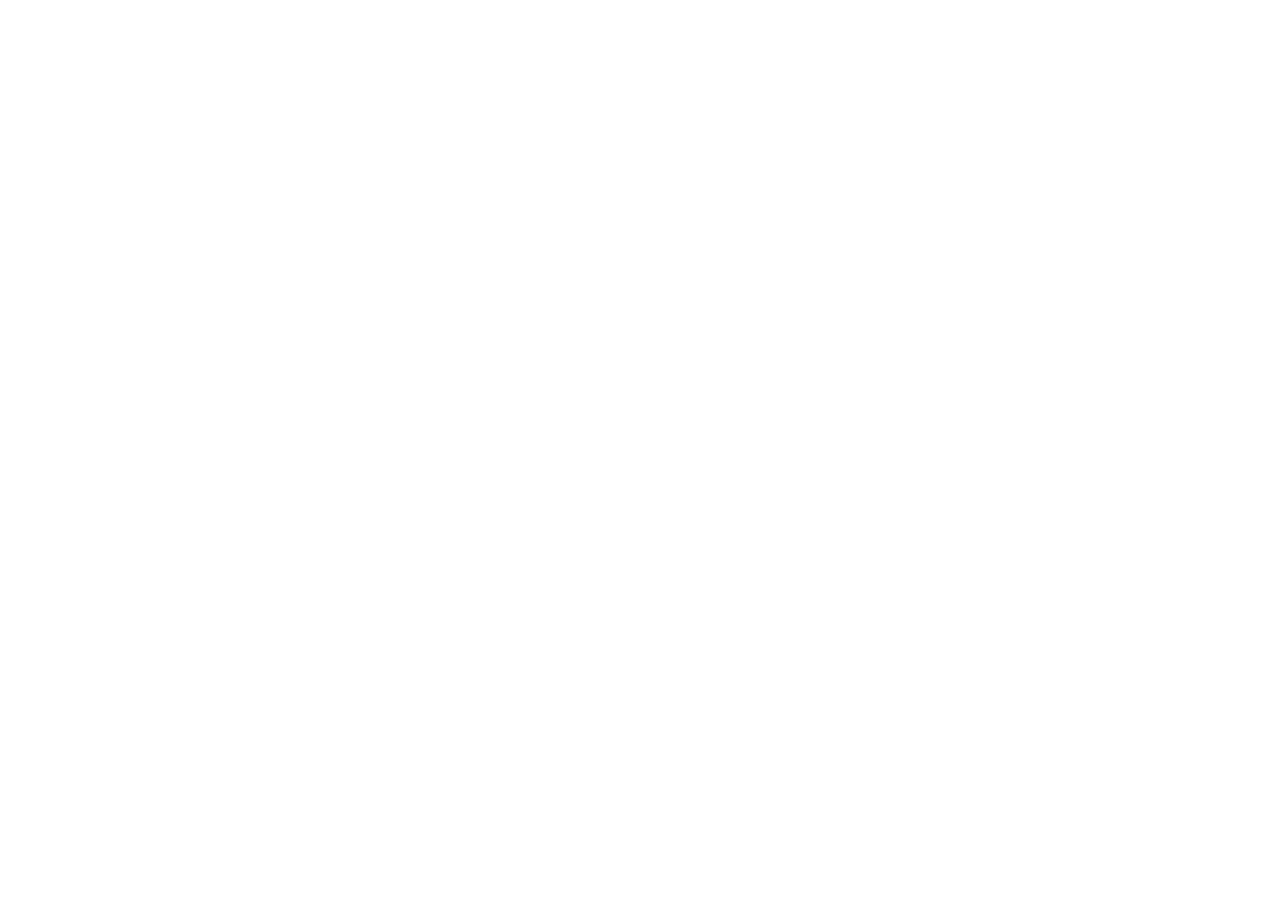
==== index.html @ 6cb1b2b4 "Rename Index.html to index.html" ====
<!DOCTYPE html>
<html lang="es">
  <head>
    <base target="_top">
    <meta charset="UTF-8">
    <meta name="viewport" content="width=device-width, initial-scale=1">
    <meta name="theme-color" content="#FDF9F2">
    <meta name="description" content="Repostería artesanal hecha con gusto en Medellín. Elige tus favoritos y escríbenos para armar tu pedido.">
    <link rel="preconnect" href="https://fonts.googleapis.com">
    <link rel="preconnect" href="https://fonts.gstatic.com" crossorigin>
    <link href="https://fonts.googleapis.com/css2?family=Caprasimo&family=DM+Sans:wght@400;500;600;700&display=swap" rel="stylesheet">
    <title>Qué Gusto · Repostería</title>
    <?!= include('styles'); ?>
  </head>
  <body>
    <div id="app" class="qg-surface"></div>
    <?!= include('app'); ?>
  </body>
</html>
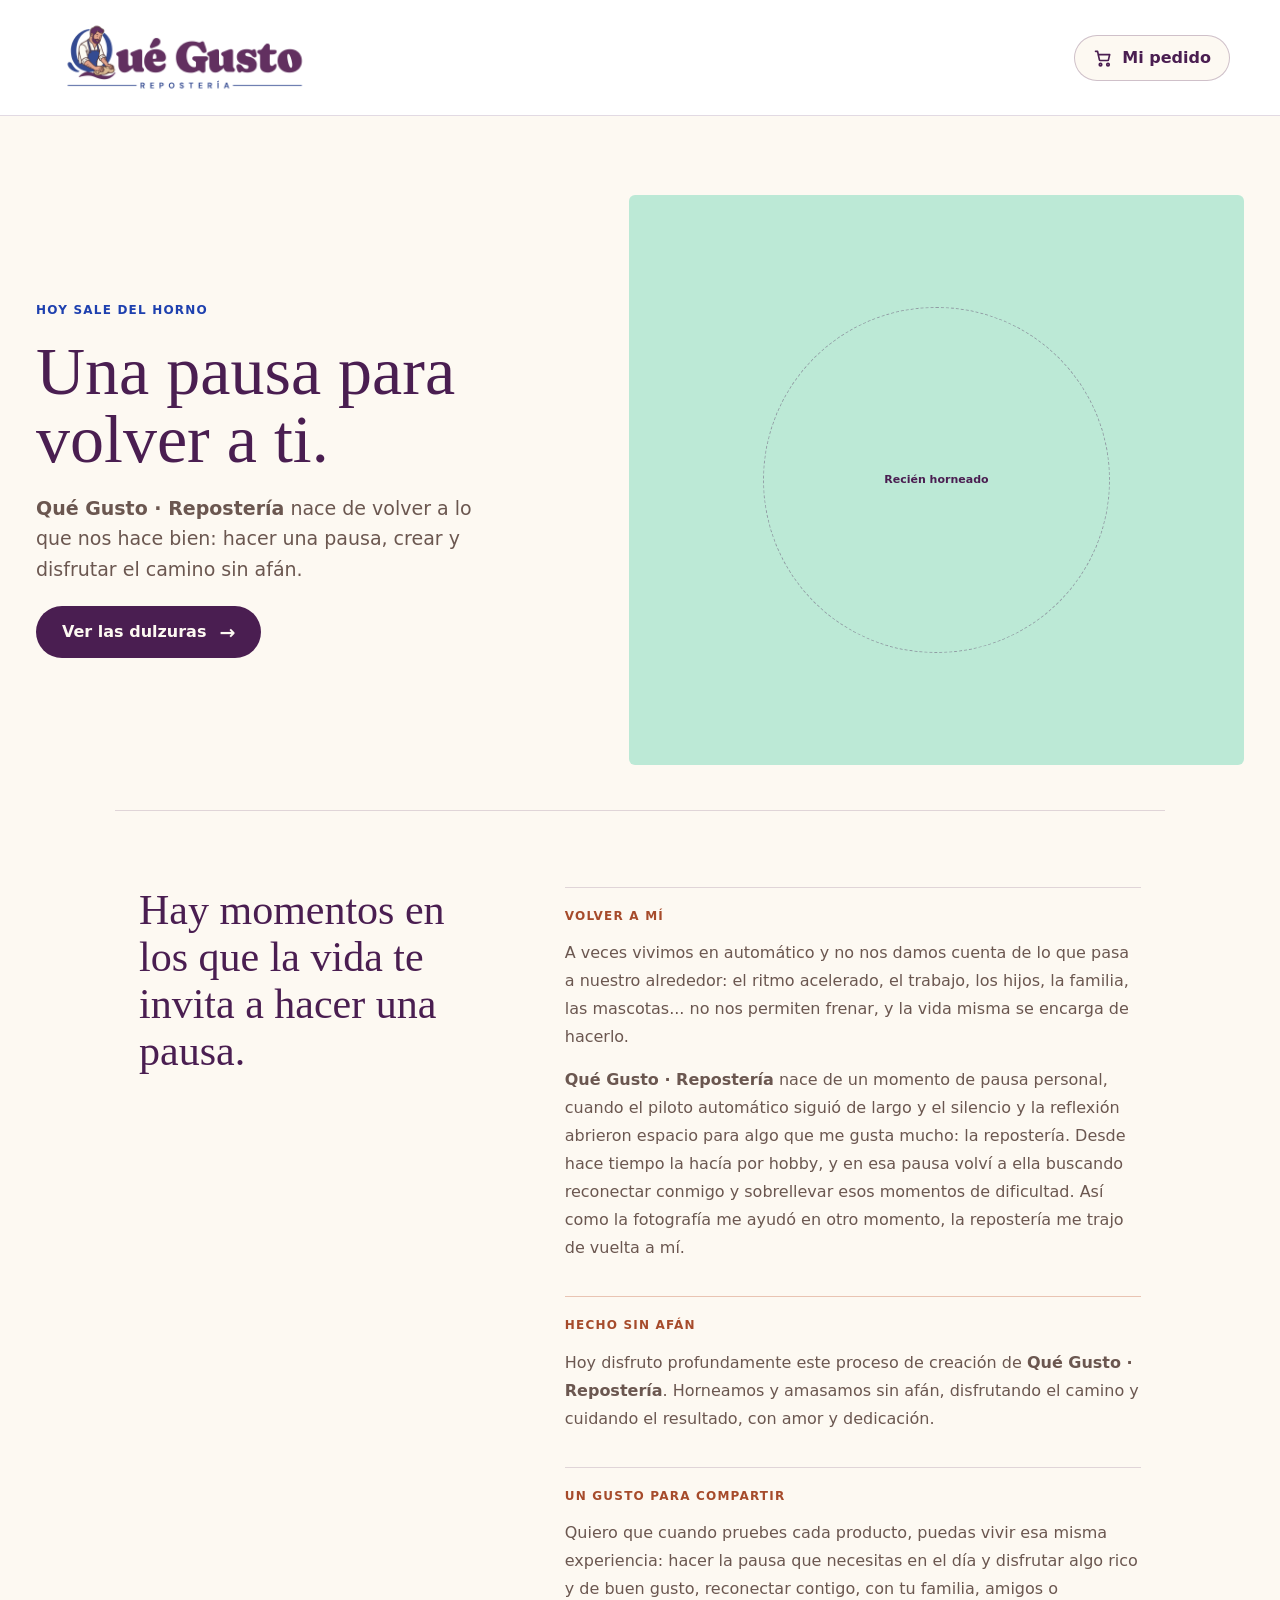
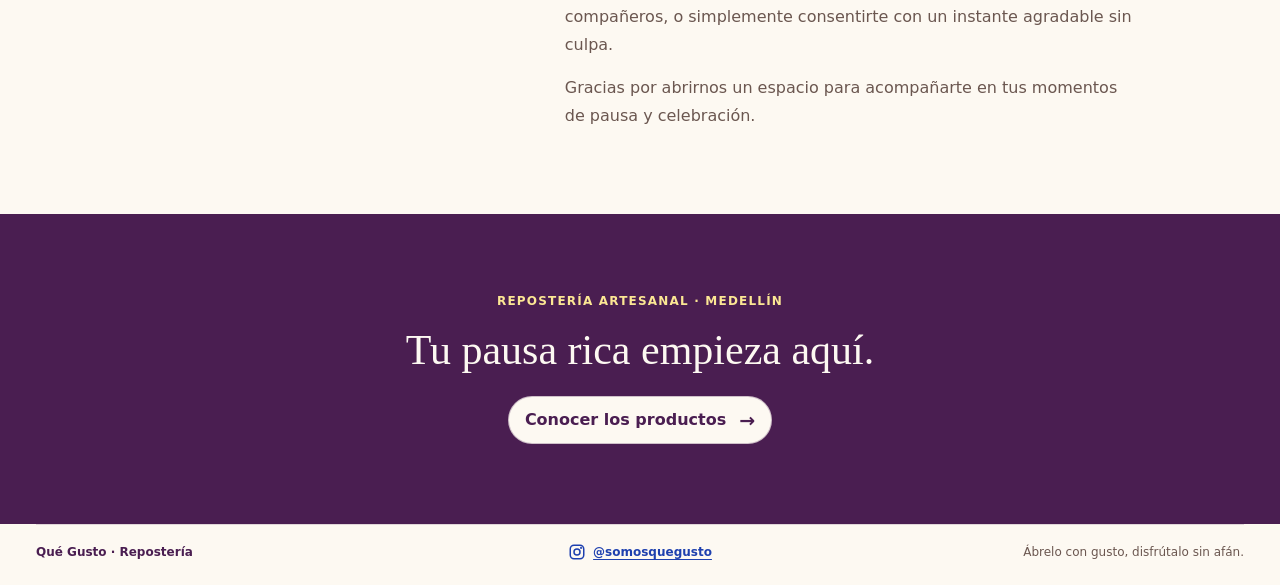
==== commit 74730ec4: "Integrate Qué Gusto brand assets Co-authored-by: Copilot <223556219+Copilot@users.noreply.github.com" ====
--- a/index.html
+++ b/index.html
@@ -1,19 +1,19 @@
 <!DOCTYPE html>
 <html lang="es">
   <head>
-    <base target="_top">
     <meta charset="UTF-8">
     <meta name="viewport" content="width=device-width, initial-scale=1">
     <meta name="theme-color" content="#FDF9F2">
+    <link rel="icon" type="image/png" href="./isotipo-artesano-transparente.png">
     <meta name="description" content="Repostería artesanal hecha con gusto en Medellín. Elige tus favoritos y escríbenos para armar tu pedido.">
     <link rel="preconnect" href="https://fonts.googleapis.com">
     <link rel="preconnect" href="https://fonts.gstatic.com" crossorigin>
     <link href="https://fonts.googleapis.com/css2?family=Caprasimo&family=DM+Sans:wght@400;500;600;700&display=swap" rel="stylesheet">
     <title>Qué Gusto · Repostería</title>
-    <?!= include('styles'); ?>
+    <link rel="stylesheet" href="./styles.css">
   </head>
   <body>
     <div id="app" class="qg-surface"></div>
-    <?!= include('app'); ?>
+    <script src="./app.js"></script>
   </body>
 </html>
--- a/styles.css
+++ b/styles.css
@@ -0,0 +1,454 @@
+:root {
+  --surface: #FDF9F2;
+  --surface-sunken: #F5EDDF;
+  --surface-inverse: #4A1E51;
+  --ink: #2E1A16;
+  --ink-soft: #6B5750;
+  --ink-brand: #4A1E51;
+  --ink-on-inverse: #FDF9F2;
+  --action: #4A1E51;
+  --action-hover: #5C2764;
+  --action-pressed: #3A1741;
+  --on-action: #FDF9F2;
+  --link: #1E40AF;
+  --link-hover: #173292;
+  --ink-eyebrow: #1E40AF;
+  --accent-fresh: #BCE9D6;
+  --on-accent-fresh: #4A1E51;
+  --accent-warm: #C25E3A;
+  --accent-warm-text: #A64B2B;
+  --accent-on-inverse: #FCE794;
+  --border-strong: #4A1E51;
+  --hairline: rgb(74 30 81 / 16%);
+  --focus-ring: #1E40AF;
+  --focus-ring-inverse: #BCE9D6;
+  --line-inmediata: #FCE794;
+  --line-experiencia: #BCE9D6;
+  --line-regalo: #F7B5CD;
+  --line-gourmet: #8EA873;
+  --success-bg: #BCE9D6;
+  --on-success: #4A1E51;
+  --notice-bg: #FCE794;
+  --error: #A64B2B;
+  --disabled-bg: #EDE4D4;
+  --disabled-ink: #685c63;
+  --scrim: rgb(46 26 22 / 56%);
+  --space-1: 4px;
+  --space-2: 8px;
+  --space-3: 12px;
+  --space-4: 16px;
+  --space-5: 24px;
+  --space-6: 32px;
+  --space-7: 48px;
+  --space-8: 64px;
+  --radius-sm: 8px;
+  --radius-md: 16px;
+  --radius-lg: 24px;
+  --radius-xl: 32px;
+  --radius-pill: 999px;
+  --shadow-overlay: 0 12px 32px rgb(46 26 22 / 18%);
+  --touch-target: 48px;
+  --control-height: 52px;
+  --icon-md: 24px;
+  --logo-height: 91.2384px;
+  --border-hairline: 1px;
+  --border-control: 2px;
+  --focus-ring-width: 3px;
+  --z-sticky: 10;
+  --font-display: "Caprasimo", Georgia, serif;
+  --font-body: "DM Sans", system-ui, -apple-system, "Segoe UI", sans-serif;
+}
+
+* { box-sizing: border-box; }
+html { -webkit-text-size-adjust: 100%; scroll-behavior: smooth; }
+body { margin: 0; background: var(--surface); color: var(--ink); font-family: var(--font-body); font-size: 16px; line-height: 1.5; }
+h1, h2, h3, p, ul { margin: 0; }
+a { color: var(--link); }
+a:hover { color: var(--link-hover); }
+button, input, select, textarea { font: inherit; }
+button { cursor: pointer; }
+button:disabled { cursor: not-allowed; }
+[hidden] { display: none !important; }
+
+.display-hero { font-family: var(--font-display); font-size: 40px; line-height: 1.08; font-weight: 400; }
+.heading-lg { font-family: var(--font-display); font-size: 32px; line-height: 1.18; font-weight: 400; }
+.heading-md { font-family: var(--font-display); font-size: 24px; line-height: 1.25; font-weight: 400; }
+.heading-sm { font-family: var(--font-body); font-size: 20px; line-height: 1.3; font-weight: 700; }
+.price { font-family: var(--font-body); font-size: 22px; line-height: 1.2; font-weight: 700; }
+.body-lg { font-size: 18px; line-height: 1.55; }
+.body { font-size: 16px; line-height: 1.5; }
+.body-strong { font-size: 16px; line-height: 1.5; font-weight: 700; }
+.body-sm { font-size: 14px; line-height: 1.45; }
+.label { font-size: 14px; line-height: 1.45; font-weight: 700; }
+.caption { font-size: 12px; line-height: 1.35; font-weight: 500; }
+.eyebrow { font-size: 12px; line-height: 1.35; font-weight: 700; letter-spacing: .1em; }
+
+.wrap { display: flex; max-width: 1120px; flex-direction: column; gap: 24px; margin: 0 auto; padding: 32px 16px 64px; }
+.narrow { max-width: 720px; }
+.center { align-items: center; text-align: center; }
+.row { display: flex; flex-wrap: wrap; align-items: center; gap: 8px; }
+.grid { display: grid; grid-template-columns: repeat(auto-fill, minmax(min(100%, 260px), 1fr)); gap: 24px; }
+.cols { display: flex; flex-wrap: wrap; align-items: flex-start; gap: 32px; }
+.cols > * { flex: 1 1 360px; min-width: 0; }
+.form { display: flex; flex-direction: column; gap: 16px; }
+.bar { position: sticky; bottom: 12px; display: flex; justify-content: center; }
+.bar .qg-btn { box-shadow: var(--shadow-overlay); }
+.head-inner { display: flex; width: 100%; max-width: 1120px; flex-wrap: wrap; align-items: center; justify-content: space-between; gap: 12px; margin: 0 auto; }
+.brand { display: flex; flex-direction: column; color: inherit; text-decoration: none; }
+.brand .heading-md { color: var(--ink-brand); }
+.muted { color: var(--ink-soft); }
+.brandc { color: var(--ink-brand); }
+
+.qg-surface { min-height: 100vh; background: var(--surface); color: var(--ink); font-family: var(--font-body); }
+.qg-eyebrow { color: var(--ink-eyebrow); text-transform: uppercase; }
+.qg-icon { width: var(--icon-md); height: var(--icon-md); flex: none; fill: none; stroke: currentColor; stroke-width: 2; stroke-linecap: round; stroke-linejoin: round; }
+.qg-price { color: var(--accent-warm-text); font-variant-numeric: tabular-nums; white-space: nowrap; }
+.qg-sr-only { position: absolute; width: 1px; height: 1px; overflow: hidden; clip: rect(0 0 0 0); white-space: nowrap; }
+
+.qg-hero { position: relative; isolation: isolate; overflow: hidden; display: flex; min-height: 260px; align-items: center; border-radius: var(--radius-xl); padding: clamp(24px, 6vw, 48px); background: var(--accent-fresh); }
+.qg-hero::after { position: absolute; z-index: -1; right: -54px; bottom: -96px; width: 250px; height: 250px; border: 2px dashed rgb(74 30 81 / 24%); border-radius: 50%; content: ""; }
+.qg-hero__copy { display: flex; max-width: 660px; flex-direction: column; align-items: flex-start; gap: var(--space-3); }
+.qg-hero__title { max-width: 620px; font-size: clamp(36px, 7vw, 58px); line-height: 1.03; }
+.qg-hero__description { max-width: 500px; color: var(--ink-brand); }
+.qg-catalog-section { display: flex; flex-direction: column; gap: var(--space-4); }
+.qg-catalog-intro { display: flex; align-items: end; justify-content: space-between; gap: var(--space-4); }
+.qg-catalog-intro__copy { display: flex; flex-direction: column; gap: var(--space-2); }
+.qg-catalog-intro__aside { max-width: 290px; color: var(--ink-soft); text-align: right; }
+
+.qg-btn { display: inline-flex; min-height: var(--touch-target); align-items: center; justify-content: center; gap: var(--space-2); border: var(--border-control) solid transparent; border-radius: var(--radius-pill); padding: 0 var(--space-5); background: transparent; color: inherit; font-family: var(--font-body); font-size: 16px; font-weight: 700; text-align: center; text-decoration: none; white-space: nowrap; transition: background-color .18s ease-out, border-color .18s ease-out, transform .18s ease-out; }
+.qg-btn:active { transform: scale(.98); }
+.qg-btn:focus-visible { outline: var(--focus-ring-width) solid var(--focus-ring); outline-offset: 3px; }
+.qg-btn--primary { background: var(--action); color: var(--on-action); }
+.qg-btn--primary:hover { background: var(--action-hover); color: var(--on-action); }
+.qg-btn--primary:active { background: var(--action-pressed); color: var(--on-action); }
+.qg-btn--fresh { background: var(--accent-fresh); color: var(--on-accent-fresh); }
+.qg-btn--fresh:hover { border-color: var(--border-strong); }
+.qg-btn--secondary { border-color: var(--border-strong); color: var(--ink-brand); }
+.qg-btn--secondary:hover { background: var(--surface-sunken); }
+.qg-btn--ghost { padding: 0 var(--space-3); color: var(--link); }
+.qg-btn--ghost:hover { background: var(--surface-sunken); color: var(--link-hover); }
+.qg-btn--lg { min-height: var(--control-height); }
+.qg-btn--block { display: flex; width: 100%; }
+.qg-btn--icon { width: var(--touch-target); padding: 0; }
+.qg-btn[disabled], .qg-btn[aria-disabled="true"] { transform: none; border-color: transparent; background: var(--disabled-bg); color: var(--disabled-ink); cursor: not-allowed; }
+.on-inverse .qg-btn:focus-visible { outline-color: var(--focus-ring-inverse); }
+
+.qg-tag { display: inline-flex; align-items: center; gap: var(--space-1); border-radius: var(--radius-pill); padding: var(--space-1) var(--space-3); background: var(--surface-sunken); color: var(--ink); }
+.qg-tag--inmediata { background: var(--line-inmediata); }
+.qg-tag--experiencia { background: var(--line-experiencia); }
+.qg-tag--regalo { background: var(--line-regalo); }
+.qg-tag--gourmet { background: var(--line-gourmet); }
+.qg-tag--selected { background: var(--action); color: var(--on-action); }
+
+.qg-header { position: sticky; z-index: var(--z-sticky); top: 0; display: flex; align-items: center; justify-content: space-between; gap: var(--space-3); border-bottom: var(--border-hairline) solid var(--hairline); padding: var(--space-2) var(--space-4); background: var(--surface); }
+.qg-header__logo { display: block; width: auto; height: var(--logo-height); }
+.qg-header__title { flex: 1; min-width: 0; }
+.qg-cartbtn { position: relative; }
+.qg-cartbtn__count { position: absolute; top: -4px; right: -4px; display: inline-flex; min-width: var(--space-5); height: var(--space-5); align-items: center; justify-content: center; border-radius: var(--radius-pill); padding: 0 var(--space-1); background: var(--accent-warm-text); color: var(--on-action); font-variant-numeric: tabular-nums; }
+.qg-cartbtn__count.is-bump { animation: qg-bump .24s ease-out; }
+@keyframes qg-bump { 0% { transform: scale(1); } 50% { transform: scale(1.12); } 100% { transform: scale(1); } }
+
+.qg-banner { display: flex; align-items: flex-start; gap: var(--space-3); border-radius: var(--radius-md); padding: var(--space-4); background: var(--notice-bg); color: var(--ink); }
+.qg-banner--open { background: var(--success-bg); color: var(--on-success); }
+.qg-banner .qg-icon { margin-top: var(--space-1); }
+.qg-banner__text { display: flex; min-width: 0; flex-direction: column; gap: var(--space-1); }
+
+.qg-card { display: flex; min-width: 0; flex-direction: column; overflow: hidden; border: var(--border-control) solid var(--hairline); border-radius: var(--radius-lg); background: var(--surface); transition: border-color .18s ease-out; }
+.qg-card:hover { border-color: rgb(74 30 81 / 38%); }
+.qg-card--selected { border-color: var(--link); }
+.qg-card__media { position: relative; max-width: 100%; aspect-ratio: 4 / 3; overflow: hidden; background: var(--line-inmediata); }
+.qg-card__media img { display: block; width: 100%; height: 100%; object-fit: cover; }
+.qg-card__disc { position: absolute; right: calc(var(--space-6) * -1); bottom: calc(var(--space-6) * -1); width: calc(var(--space-8) * 2); height: calc(var(--space-8) * 2); border-radius: 50%; background: var(--surface); opacity: .45; }
+.qg-card__ph { position: absolute; bottom: var(--space-3); left: var(--space-4); color: var(--ink-soft); }
+.qg-card__tags { position: absolute; top: var(--space-3); left: var(--space-3); display: flex; flex-wrap: wrap; gap: var(--space-2); }
+.qg-card__body { display: flex; min-width: 0; flex: 1; flex-direction: column; gap: var(--space-2); padding: var(--space-4); }
+.qg-card__title { margin: 0; color: var(--ink-brand); }
+.qg-card__desc { margin: 0; color: var(--ink); }
+.qg-card__footer { display: flex; align-items: center; justify-content: space-between; flex-wrap: wrap; gap: var(--space-3); margin-top: auto; padding: 0 var(--space-4) var(--space-4); }
+.qg-card__ph { border-radius: var(--radius-pill); padding: 5px 9px; background: rgb(253 249 242 / 78%); }
+
+.qg-options { display: flex; min-width: 0; flex-wrap: wrap; gap: var(--space-2); margin: 0; padding: 0; border: 0; }
+.qg-option { position: relative; display: inline-flex; min-width: 0; }
+.qg-option input { position: absolute; inset: 0; width: 100%; height: 100%; margin: 0; opacity: 0; cursor: pointer; }
+.qg-option__face { display: flex; min-height: var(--touch-target); flex-direction: column; justify-content: center; border: var(--border-control) solid var(--border-strong); border-radius: var(--radius-md); padding: var(--space-2) var(--space-4); background: var(--surface); color: var(--ink-brand); transition: background-color .18s ease-out; }
+.qg-option input:hover + .qg-option__face { background: var(--surface-sunken); }
+.qg-option input:checked + .qg-option__face { border-color: var(--action); background: var(--action); color: var(--on-action); }
+.qg-option input:focus-visible + .qg-option__face { outline: var(--focus-ring-width) solid var(--focus-ring); outline-offset: 3px; }
+.qg-option__sub { color: inherit; opacity: 1; }
+
+.qg-stepper { display: inline-flex; align-items: center; border: var(--border-control) solid var(--border-strong); border-radius: var(--radius-pill); background: var(--surface); }
+.qg-stepper__btn { display: inline-flex; width: var(--touch-target); height: var(--touch-target); align-items: center; justify-content: center; border: 0; border-radius: var(--radius-pill); padding: 0; background: transparent; color: var(--ink-brand); }
+.qg-stepper__btn:hover { background: var(--surface-sunken); }
+.qg-stepper__btn:focus-visible { outline: var(--focus-ring-width) solid var(--focus-ring); outline-offset: -3px; }
+.qg-stepper__btn[disabled] { background: transparent; color: var(--disabled-ink); cursor: not-allowed; }
+.qg-stepper__value { min-width: var(--space-7); color: var(--ink); text-align: center; font-variant-numeric: tabular-nums; }
+
+.qg-cart { display: flex; min-width: 0; flex-direction: column; gap: var(--space-4); }
+.qg-cart__line { display: grid; grid-template-columns: minmax(0, 1fr) auto; align-items: center; gap: var(--space-2) var(--space-3); border-bottom: var(--border-hairline) solid var(--hairline); padding-bottom: var(--space-4); }
+.qg-cart__name { margin: 0; color: var(--ink-brand); }
+.qg-cart__meta { margin: 0; color: var(--ink-soft); }
+.qg-cart__line-total { text-align: right; }
+.qg-cart__totals { display: flex; flex-direction: column; gap: var(--space-2); border-radius: var(--radius-md); padding: var(--space-4); background: var(--surface-sunken); }
+.qg-cart__row { display: flex; align-items: baseline; justify-content: space-between; gap: var(--space-3); }
+.qg-sheet { border-radius: var(--radius-xl) var(--radius-xl) 0 0; padding: var(--space-5) var(--space-4); background: var(--surface); box-shadow: var(--shadow-overlay); }
+
+.qg-field { display: flex; min-width: 0; flex-direction: column; gap: var(--space-2); }
+.qg-field__label { color: var(--ink); }
+.qg-required { color: var(--error); font-weight: 700; }
+.qg-field__hint { margin: 0; color: var(--ink-soft); }
+.qg-field__error { display: none; align-items: flex-start; gap: var(--space-2); margin: 0; color: var(--error); }
+.qg-field__error .qg-icon { width: 18px; height: 18px; }
+.qg-field[data-invalid="true"] .qg-field__error { display: flex; }
+.qg-input, .qg-select, .qg-textarea { width: 100%; min-height: var(--control-height); border: var(--border-control) solid var(--border-strong); border-radius: var(--radius-md); padding: 0 var(--space-4); background: var(--surface); color: var(--ink); }
+.qg-textarea { min-height: calc(var(--control-height) * 2); padding: var(--space-3) var(--space-4); resize: vertical; }
+.qg-input::placeholder, .qg-textarea::placeholder { color: var(--ink-soft); opacity: 1; }
+.qg-input:focus-visible, .qg-select:focus-visible, .qg-textarea:focus-visible { outline: var(--focus-ring-width) solid var(--focus-ring); outline-offset: 2px; border-color: var(--link); }
+.qg-field[data-invalid="true"] .qg-input, .qg-field[data-invalid="true"] .qg-select, .qg-field[data-invalid="true"] .qg-textarea { border-color: var(--error); }
+
+.qg-status { display: flex; align-items: flex-start; gap: var(--space-2); border-radius: var(--radius-md); padding: var(--space-3) var(--space-4); }
+.qg-status--error { background: #fae9e7; color: #842e2a; }
+.qg-status--success { background: var(--success-bg); color: var(--on-success); }
+.qg-status .qg-icon { width: 20px; height: 20px; }
+
+.qg-steps { display: flex; flex-wrap: wrap; gap: var(--space-4); margin: 0; border-radius: var(--radius-lg); padding: var(--space-5); background: var(--surface-inverse); color: var(--ink-on-inverse); list-style: none; }
+.qg-steps li { display: flex; min-width: 0; flex: 1 1 140px; align-items: flex-start; gap: var(--space-3); }
+.qg-steps__num { display: inline-flex; width: var(--space-6); height: var(--space-6); flex: none; align-items: center; justify-content: center; border-radius: 50%; background: var(--accent-fresh); color: var(--link); }
+.qg-steps__title { margin: 0; color: var(--accent-on-inverse); text-transform: uppercase; }
+.qg-steps__text { margin: 0; color: var(--ink-on-inverse); }
+
+.qg-header { padding: 12px 24px; background: #fff; }
+.qg-header__inner { display: flex; width: 100%; max-width: 1180px; align-items: center; justify-content: space-between; gap: 20px; margin: 0 auto; }
+.qg-brand { display: flex; flex: none; align-items: center; color: var(--ink-brand); text-decoration: none; }
+.qg-header__actions { display: flex; align-items: center; gap: 20px; }
+.qg-header__city { color: var(--ink-soft); }
+.qg-homebtn { display: inline-flex; width: 46px; height: 46px; flex: none; align-items: center; justify-content: center; border: 1px solid rgb(74 30 81 / 26%); border-radius: var(--radius-pill); background: var(--surface); color: var(--ink-brand); text-decoration: none; transition: background-color .18s ease, border-color .18s ease; }
+.qg-homebtn:hover { border-color: var(--ink-brand); background: white; color: var(--ink-brand); }
+.qg-homebtn .qg-icon { width: 22px; height: 22px; }
+.qg-cartbtn { position: relative; display: inline-flex; min-height: 46px; align-items: center; justify-content: center; gap: 9px; border: 1px solid rgb(74 30 81 / 26%); border-radius: var(--radius-pill); padding: 0 18px; background: var(--surface); color: var(--ink-brand); font-weight: 700; text-decoration: none; transition: background-color .18s ease, border-color .18s ease; }
+.qg-cartbtn:hover { border-color: var(--ink-brand); background: white; color: var(--ink-brand); }
+.qg-cartbtn .qg-icon { width: 20px; height: 20px; }
+.qg-cartbtn__count { top: -7px; right: -7px; min-width: 23px; height: 23px; border: 2px solid var(--surface); background: var(--accent-warm-text); }
+
+.qg-store { max-width: 1180px; gap: 56px; padding: 28px 24px 36px; }
+.qg-hero { display: grid; min-height: 390px; grid-template-columns: minmax(0, 1.1fr) minmax(280px, .9fr); gap: 24px; border: 1px solid rgb(74 30 81 / 8%); border-radius: var(--radius-xl); padding: clamp(30px, 6vw, 64px); background: var(--accent-fresh); }
+.qg-hero::after { display: none; }
+.qg-hero__copy { position: relative; z-index: 1; max-width: 590px; gap: 18px; }
+.qg-hero__title { color: var(--ink-brand); font-size: clamp(44px, 6vw, 68px); line-height: .99; letter-spacing: -.025em; }
+.qg-hero__description { max-width: 450px; font-size: 18px; line-height: 1.55; }
+.qg-hero__cta { min-height: 50px; margin-top: 2px; padding: 0 22px; }
+.qg-hero__cta span { margin-left: 4px; font-size: 18px; }
+.qg-hero__art { position: relative; display: grid; min-height: 260px; place-items: center; }
+.qg-hero__orbit { position: absolute; display: block; border-radius: 50%; }
+.qg-hero__orbit--one { width: 270px; height: 270px; border: 1px dashed rgb(74 30 81 / 38%); }
+.qg-hero__orbit--two { width: 220px; height: 220px; background: var(--line-regalo); opacity: .8; }
+.qg-hero__cookie { position: relative; width: 190px; height: 190px; border: 13px solid var(--notice-bg); border-radius: 50%; background: var(--accent-warm); box-shadow: 0 0 0 1px rgb(74 30 81 / 12%); transform: rotate(-12deg); }
+.qg-hero__chip { position: absolute; width: 19px; height: 14px; border-radius: 50%; background: var(--ink); transform: rotate(28deg); }
+.qg-hero__chip--one { top: 28px; left: 57px; }
+.qg-hero__chip--two { top: 56px; right: 28px; width: 14px; height: 19px; }
+.qg-hero__chip--three { top: 96px; left: 31px; width: 15px; height: 11px; }
+.qg-hero__chip--four { right: 52px; bottom: 30px; }
+.qg-hero__chip--five { bottom: 57px; left: 77px; width: 13px; height: 17px; }
+.qg-hero__art-label { position: absolute; right: 0; bottom: 16px; border: 1px solid rgb(74 30 81 / 15%); border-radius: var(--radius-pill); padding: 8px 14px; background: var(--surface); color: var(--ink-brand); font-size: 12px; font-weight: 700; transform: rotate(4deg); }
+
+.qg-launch { max-width: 1440px; margin: 0 auto; padding: 34px 36px 0; }
+.qg-launch__hero { display: grid; min-height: min(660px, calc(100svh - 110px)); grid-template-columns: minmax(0, .9fr) minmax(0, 1.1fr); align-items: center; gap: clamp(36px, 7vw, 100px); }
+.qg-launch__hero-copy { display: flex; max-width: 540px; flex-direction: column; align-items: flex-start; gap: 20px; padding: 36px 0; animation: qg-launch-enter .65s ease-out both; }
+.qg-launch__title { max-width: 560px; color: var(--ink-brand); font-family: var(--font-display); font-size: 68px; font-weight: 400; line-height: .99; }
+.qg-launch__lead { max-width: 470px; color: var(--ink-soft); font-size: 19px; line-height: 1.6; }
+.qg-launch__cta { margin-top: 2px; }
+.qg-launch__cta span, .qg-launch__end .qg-btn span { margin-left: 5px; font-size: 19px; }
+.qg-launch__visual { position: relative; width: 100%; max-height: 570px; aspect-ratio: 1 / 1.08; animation: qg-launch-enter .8s .08s ease-out both; }
+.qg-launch__photo { position: relative; width: 100%; height: 100%; overflow: hidden; margin: 0; border-radius: 6px; background: var(--line-experiencia); }
+.qg-launch__photo img { display: block; width: 100%; height: 100%; object-fit: cover; }
+.qg-launch__photo figcaption { position: absolute; right: 0; bottom: 0; left: 0; overflow: hidden; padding: 8px 10px; background: rgb(253 249 242 / 92%); color: var(--ink-brand); font-size: 11px; font-weight: 700; text-overflow: ellipsis; white-space: nowrap; }
+.qg-launch__photo--empty { display: grid; place-items: center; background: var(--line-experiencia); }
+.qg-launch__photo--empty::before { width: 56%; aspect-ratio: 1; border: 1px dashed rgb(74 30 81 / 38%); border-radius: 50%; content: ""; }
+.qg-launch__photo--empty span { position: absolute; max-width: 90%; padding: 5px 8px; color: var(--ink-brand); font-size: 11px; font-weight: 700; text-align: center; }
+.qg-launch__story { display: grid; max-width: 1050px; grid-template-columns: minmax(220px, .75fr) minmax(0, 1.25fr); gap: 34px 80px; margin: 0 auto; border-top: 1px solid var(--hairline); padding: 76px 24px 84px; }
+.qg-launch__opening { grid-column: 1; grid-row: 1 / span 3; color: var(--ink-brand); font-family: var(--font-display); font-size: 42px; line-height: 1.12; }
+.qg-launch__chapter { display: flex; flex-direction: column; gap: 15px; border-top: 1px solid var(--hairline); padding-top: 20px; }
+.qg-launch__chapter p { color: var(--ink-soft); font-size: 16px; line-height: 1.75; }
+.qg-launch__chapter .eyebrow { color: var(--accent-warm-text); }
+.qg-launch__chapter--warm { border-color: rgb(194 94 58 / 34%); }
+.qg-launch__end { display: flex; min-height: 310px; flex-direction: column; align-items: center; justify-content: center; gap: 18px; margin: 0 -36px; padding: 54px 24px; background: var(--surface-inverse); color: var(--ink-on-inverse); text-align: center; }
+.qg-launch__end .eyebrow { color: var(--accent-on-inverse); }
+.qg-launch__end h2 { font-family: var(--font-display); font-size: 42px; font-weight: 400; line-height: 1.12; }
+.qg-launch__end .qg-btn { margin-top: 4px; }
+.qg-launch .qg-footer { padding: 18px 0 24px; }
+@keyframes qg-launch-enter { from { opacity: 0; transform: translateY(14px); } to { opacity: 1; transform: translateY(0); } }
+
+.qg-catalog-section { gap: 22px; scroll-margin-top: 96px; }
+.qg-catalog-intro { align-items: end; }
+.qg-catalog-intro__copy { gap: 5px; }
+.qg-catalog-intro__aside { max-width: 340px; }
+.qg-filter-row { display: flex; gap: 9px; overflow-x: auto; padding: 2px 2px 8px; scrollbar-width: thin; scrollbar-color: var(--accent-fresh) transparent; }
+.qg-filter { min-height: var(--touch-target); flex: 0 0 auto; border: 1px solid rgb(74 30 81 / 20%); border-radius: var(--radius-pill); padding: 0 17px; background: transparent; color: var(--ink-brand); font-size: 14px; font-weight: 700; transition: background-color .16s ease, color .16s ease, border-color .16s ease; }
+.qg-filter:hover { border-color: var(--ink-brand); background: white; }
+.qg-filter.is-selected { border-color: var(--ink-brand); background: var(--ink-brand); color: var(--on-action); }
+.qg-filter:focus-visible { outline: var(--focus-ring-width) solid var(--focus-ring); outline-offset: 3px; }
+.grid { grid-template-columns: repeat(auto-fill, minmax(min(100%, 285px), 1fr)); gap: 22px; }
+.qg-card { border: 1px solid rgb(74 30 81 / 12%); border-radius: 22px; background: #fffefa; transition: border-color .18s ease, transform .18s ease; }
+.qg-card:hover { border-color: rgb(74 30 81 / 34%); transform: translateY(-3px); }
+.qg-card--selected { border-color: var(--link); }
+.qg-card__media { aspect-ratio: 1.22 / 1; background: var(--line-experiencia); }
+.qg-card__tags { top: 14px; left: 14px; }
+.qg-tag { border: 1px solid rgb(74 30 81 / 8%); background: var(--surface); }
+.qg-card__body { gap: 9px; padding: 18px 18px 14px; }
+.qg-card__title { font-family: var(--font-display); font-size: 23px; font-weight: 400; line-height: 1.12; }
+.qg-card__desc { color: var(--ink-soft); font-size: 14px; line-height: 1.5; }
+.qg-card__footer { min-height: 68px; border-top: 1px solid rgb(74 30 81 / 8%); padding: 11px 18px; }
+.qg-card__footer .price { font-size: 20px; }
+.qg-card__ph { bottom: 14px; left: 14px; }
+.qg-btn--fresh { min-height: var(--touch-target); border: 1px solid rgb(74 30 81 / 26%); border-radius: var(--radius-pill); padding: 0 16px; background: var(--surface); color: var(--ink-brand); }
+.qg-btn--fresh:hover { border-color: var(--ink-brand); background: var(--ink-brand); color: var(--on-action); }
+.qg-stepper { border-color: rgb(74 30 81 / 18%); }
+.qg-stepper__btn { width: var(--touch-target); height: var(--touch-target); }
+.qg-footer { display: grid; grid-template-columns: 1fr auto 1fr; align-items: center; gap: 10px; border-top: 1px solid var(--hairline); padding-top: 18px; color: var(--ink-soft); font-size: 12px; }
+.qg-footer span:first-child { color: var(--ink-brand); font-weight: 700; }
+.qg-footer > span:last-child { text-align: right; }
+.qg-footer__instagram { display: inline-flex; align-items: center; justify-self: center; gap: 7px; color: var(--link); font-weight: 700; text-decoration: underline; text-underline-offset: 3px; }
+.qg-footer__instagram:hover { color: var(--link-hover); }
+.qg-footer__instagram .qg-icon { width: 18px; height: 18px; }
+.bar { z-index: 3; }
+.bar .qg-btn { border-radius: var(--radius-pill); box-shadow: 0 8px 24px rgb(46 26 22 / 20%); }
+
+.qg-empty-cart { min-height: 68vh; align-items: center; justify-content: center; }
+.qg-loading { min-height: 68vh; align-items: center; justify-content: center; text-align: center; }
+.qg-loading__content { display: flex; max-width: 480px; flex-direction: column; align-items: center; gap: 14px; }
+.qg-loading__mark { display: grid; width: 72px; height: 72px; place-items: center; border-radius: 50%; background: var(--accent-fresh); color: var(--ink-brand); }
+.qg-loading__mark .qg-icon { width: 32px; height: 32px; }
+.qg-loading__progress { width: min(240px, 72vw); height: 6px; overflow: hidden; border-radius: var(--radius-pill); background: var(--surface-sunken); }
+.qg-loading__progress span { display: block; width: 42%; height: 100%; border-radius: inherit; background: var(--accent-warm); animation: qg-progress 1.15s ease-in-out infinite; }
+@keyframes qg-progress { 0% { transform: translateX(-105%); } 100% { transform: translateX(250%); } }
+.qg-empty-cart__content { display: flex; width: 100%; max-width: 480px; flex-direction: column; align-items: center; gap: 14px; padding: 40px 18px; text-align: center; }
+.qg-empty-cart__icon { display: grid; width: 72px; height: 72px; place-items: center; border-radius: 50%; background: var(--accent-fresh); color: var(--ink-brand); }
+.qg-empty-cart__icon .qg-icon { width: 32px; height: 32px; }
+.qg-checkout { max-width: 1180px; gap: 26px; }
+.qg-checkout__intro { display: flex; flex-direction: column; align-items: flex-start; gap: 9px; }
+.qg-checkout__intro .qg-btn { margin-bottom: 10px; }
+.qg-checkout__intro p { color: var(--ink-soft); }
+.qg-checkout__layout { display: grid; grid-template-columns: minmax(0, .92fr) minmax(0, 1.08fr); align-items: start; gap: 22px; }
+.qg-summary__card, .qg-order-form { border: 1px solid rgb(74 30 81 / 12%); border-radius: var(--radius-lg); padding: clamp(18px, 3vw, 26px); background: #fffefa; }
+.qg-summary__card { position: sticky; top: 102px; display: flex; flex-direction: column; gap: 20px; }
+.qg-summary__head { display: flex; flex-direction: column; gap: 4px; }
+.qg-cart { gap: 16px; }
+.qg-cart__line { grid-template-columns: minmax(0, 1fr) auto; gap: 8px 12px; border-bottom-color: rgb(74 30 81 / 10%); padding-bottom: 14px; }
+.qg-cart__line > div:first-child { grid-column: 1; }
+.qg-cart__line-total { grid-column: 2; grid-row: 1; }
+.qg-cart__line .qg-stepper { grid-column: 1; grid-row: 2; justify-self: start; }
+.qg-cart__line [data-remove] { grid-column: 2; grid-row: 2; justify-self: end !important; }
+.qg-cart__totals { gap: 8px; border: 1px solid rgb(74 30 81 / 8%); background: var(--surface-sunken); }
+.qg-order-form { display: grid; grid-template-columns: repeat(2, minmax(0, 1fr)); gap: 16px; }
+.qg-order-form__intro, .qg-field--full { grid-column: 1 / -1; }
+.qg-order-form__intro { display: flex; flex-direction: column; gap: 6px; margin-bottom: 2px; }
+.qg-order-form .qg-field { min-width: 0; }
+.qg-order-form .qg-field--full { grid-column: 1 / -1; }
+.qg-order-form .qg-btn--block { min-height: 54px; }
+.qg-order-form .qg-input, .qg-order-form .qg-select, .qg-order-form .qg-textarea { border-color: rgb(74 30 81 / 24%); }
+.qg-thanks { min-height: 72vh; max-width: 760px; justify-content: center; }
+.qg-thanks__card { display: flex; flex-direction: column; align-items: center; gap: 16px; border: 1px solid rgb(74 30 81 / 10%); border-radius: var(--radius-xl); padding: clamp(28px, 7vw, 56px); background: #fffefa; text-align: center; }
+.qg-thanks__icon { display: grid; width: 72px; height: 72px; place-items: center; border-radius: 50%; background: var(--accent-fresh); color: var(--ink-brand); }
+.qg-thanks__icon .qg-icon { width: 34px; height: 34px; }
+.qg-thanks__status { max-width: 500px; border-radius: var(--radius-md); padding: 12px 16px; background: var(--surface-sunken); color: var(--ink-brand); }
+.qg-thanks__id { color: var(--ink-soft); }
+.qg-thanks__id strong { display: inline-block; margin-left: 4px; color: var(--ink-brand); }
+
+@media (max-width: 800px) {
+  .qg-launch { padding-right: 24px; padding-left: 24px; }
+  .qg-launch__hero { min-height: 0; grid-template-columns: minmax(0, 1fr) minmax(250px, .85fr); gap: 28px; padding: 24px 0 54px; }
+  .qg-launch__title { font-size: 54px; }
+  .qg-launch__lead { font-size: 17px; }
+  .qg-launch__visual { max-height: 460px; }
+  .qg-launch__story { grid-template-columns: minmax(160px, .7fr) minmax(0, 1.3fr); gap: 28px 42px; padding: 58px 12px 64px; }
+  .qg-launch__opening { font-size: 34px; }
+  .qg-launch__end { margin-right: -24px; margin-left: -24px; }
+  .qg-checkout__layout { grid-template-columns: 1fr; }
+  .qg-summary__card { position: static; }
+}
+
+@media (max-width: 640px) {
+  .display-hero { font-size: 32px; }
+  .wrap { gap: 24px; padding-top: 22px; }
+  .qg-header { padding: 10px 16px; }
+  .qg-header__inner { gap: 8px; }
+  .qg-header__actions { gap: 8px; }
+  .qg-header__city { display: none; }
+  .qg-header__logo { height: 68.9472px; }
+  .qg-homebtn { width: var(--touch-target); height: var(--touch-target); }
+  .qg-cartbtn { min-height: var(--touch-target); padding: 0 13px; }
+  .qg-launch { padding: 16px 16px 0; }
+  .qg-launch__hero { grid-template-columns: 1fr; gap: 18px; padding: 25px 0 42px; }
+  .qg-launch__hero-copy { gap: 15px; padding: 8px 0; }
+  .qg-launch__title { max-width: 430px; font-size: 46px; }
+  .qg-launch__lead { font-size: 16px; }
+  .qg-launch__visual { max-height: 360px; aspect-ratio: 1.25 / 1; }
+  .qg-launch__story { grid-template-columns: 1fr; gap: 26px; padding: 42px 2px 50px; }
+  .qg-launch__opening { grid-column: 1; grid-row: auto; max-width: 400px; font-size: 34px; }
+  .qg-launch__chapter { gap: 12px; padding-top: 16px; }
+  .qg-launch__end { min-height: 280px; gap: 14px; margin-right: -16px; margin-left: -16px; padding: 42px 20px; }
+  .qg-launch__end h2 { max-width: 360px; font-size: 34px; }
+  .qg-launch .qg-footer { padding: 16px 0 20px; }
+  .qg-store { gap: 38px; padding: 18px 16px 28px; }
+  .qg-hero { min-height: 0; grid-template-columns: 1fr; gap: 6px; border-radius: 24px; padding: 28px 22px 20px; }
+  .qg-hero__copy { gap: 13px; }
+  .qg-hero__title { max-width: 400px; font-size: clamp(40px, 12vw, 54px); }
+  .qg-hero__description { font-size: 16px; }
+  .qg-hero__art { min-height: 155px; margin-top: -6px; }
+  .qg-hero__orbit--one { width: 150px; height: 150px; }
+  .qg-hero__orbit--two { width: 125px; height: 125px; }
+  .qg-hero__cookie { width: 108px; height: 108px; border-width: 9px; }
+  .qg-hero__chip { width: 12px; height: 9px; }
+  .qg-hero__chip--one { top: 17px; left: 32px; }
+  .qg-hero__chip--two { top: 32px; right: 16px; width: 9px; height: 12px; }
+  .qg-hero__chip--three { top: 54px; left: 16px; width: 10px; height: 8px; }
+  .qg-hero__chip--four { right: 29px; bottom: 17px; }
+  .qg-hero__chip--five { bottom: 31px; left: 43px; width: 9px; height: 11px; }
+  .qg-hero__art-label { right: 1%; bottom: 4px; }
+  .qg-catalog-section { gap: 17px; }
+  .qg-catalog-intro { align-items: flex-start; flex-direction: column; gap: 5px; }
+  .qg-catalog-intro__aside { max-width: none; text-align: left; }
+  .qg-filter-row { margin-right: -16px; padding-right: 16px; }
+  .grid { grid-template-columns: 1fr; gap: 16px; }
+  .qg-card { display: grid; grid-template-columns: minmax(0, .9fr) minmax(0, 1.1fr); align-items: stretch; }
+  .qg-card__media { grid-column: 1; grid-row: 1 / 3; min-height: 100%; aspect-ratio: auto; }
+  .qg-card__body { grid-column: 2; grid-row: 1; padding: 16px 14px 8px; }
+  .qg-card__title { font-size: 20px; }
+  .qg-card__desc { font-size: 13px; }
+  .qg-card__footer { grid-column: 2; grid-row: 2; min-height: auto; flex-wrap: wrap; align-content: end; align-items: center; gap: 8px; border-top: 0; padding: 8px 14px 14px; }
+  .qg-card__footer .price { font-size: 17px; }
+  .qg-card__footer .qg-btn { min-height: var(--touch-target); padding: 0 11px; font-size: 13px; }
+  .qg-card__footer .qg-icon { width: 18px; height: 18px; }
+  .qg-card__footer .qg-stepper__btn { width: var(--touch-target); height: var(--touch-target); }
+  .qg-card__footer .qg-stepper__value { min-width: 32px; }
+  .qg-card__tags { top: 8px; left: 8px; }
+  .qg-card__tags .qg-tag { padding: 3px 7px; font-size: 10px; }
+  .qg-card__ph { right: 6px; bottom: 8px; left: 6px; padding: 4px 5px; font-size: 10px; text-align: center; }
+  .qg-footer { grid-template-columns: 1fr; justify-items: center; text-align: center; }
+  .qg-footer > span:last-child { text-align: center; }
+  .qg-checkout { gap: 20px; padding: 18px 16px 32px; }
+  .qg-checkout__intro { gap: 7px; }
+  .qg-checkout__layout { gap: 16px; }
+  .qg-summary__card, .qg-order-form { border-radius: 20px; padding: 18px; }
+  .qg-order-form { grid-template-columns: 1fr; gap: 14px; }
+  .qg-order-form__intro, .qg-field--full { grid-column: 1; }
+  .qg-cart__line { grid-template-columns: minmax(0, 1fr) auto; }
+  .qg-cart__line .qg-stepper, .qg-cart__line [data-remove] { grid-column: auto; grid-row: 2; }
+  .qg-cart__line .qg-stepper { grid-column: 1; }
+  .qg-cart__line [data-remove] { grid-column: 2; }
+}
+
+@media (max-width: 390px) {
+  .qg-card { grid-template-columns: minmax(0, .78fr) minmax(0, 1.22fr); }
+  .qg-card__body { padding-right: 10px; padding-left: 11px; }
+  .qg-card__footer { padding-right: 10px; padding-left: 11px; }
+  .qg-card__footer .price { font-size: 15px; }
+}
+
+@media (prefers-reduced-motion: reduce) {
+  html { scroll-behavior: auto; }
+  .qg-launch__hero-copy, .qg-launch__visual { animation: none; }
+  .qg-loading__progress span { width: 100%; animation: none; }
+  .qg-btn, .qg-card, .qg-option__face { transition: none; }
+  .qg-btn:active { transform: none; }
+  .qg-cartbtn__count.is-bump { animation: none; }
+}
